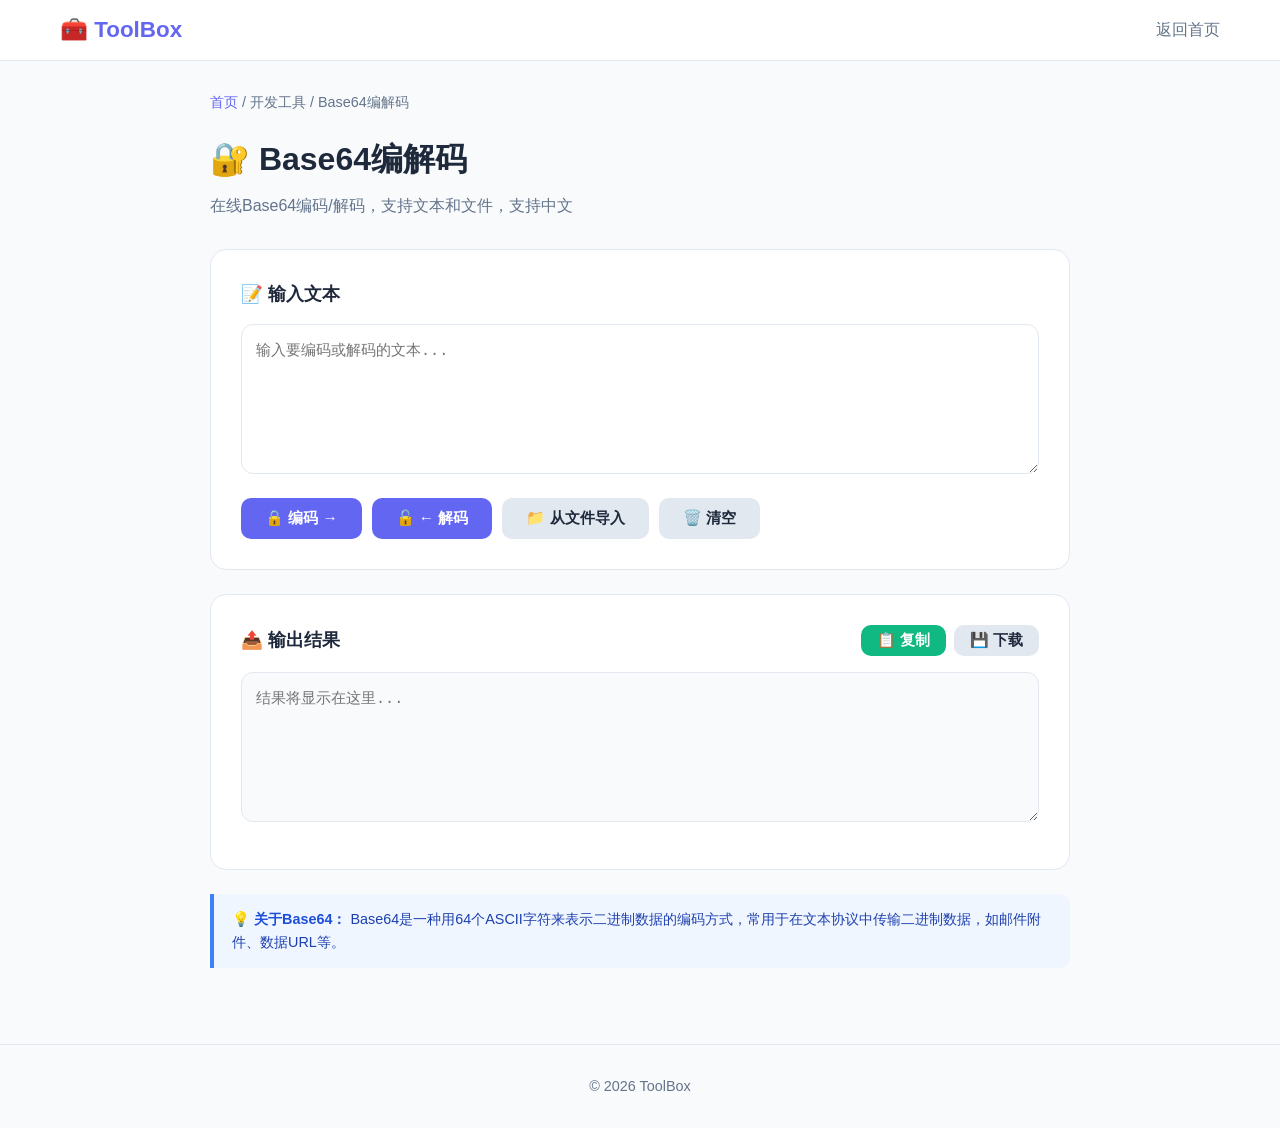
==== toolbox-site/tools/base64.html @ 364fcdd8 "Add files via upload" ====
<!DOCTYPE html>
<html lang="zh-CN">
<head>
<meta charset="UTF-8">
<meta name="viewport" content="width=device-width, initial-scale=1.0">
<title>Base64编解码 - 在线Base64编码解码工具 | ToolBox</title>
<meta name="description" content="免费在线Base64编码解码工具，支持文本和文件的Base64转换，支持中文。">
<meta name="keywords" content="Base64,编码,解码,Base64编码,Base64解码,在线工具">
<link rel="stylesheet" href="../css/style.css">
</head>
<body>
<header class="header">
  <div class="container">
    <a href="../index.html" class="logo">🧰 ToolBox</a>
    <nav class="nav"><a href="../index.html">返回首页</a></nav>
  </div>
</header>

<main class="tool-page">
  <div class="container">
    <div class="breadcrumb"><a href="../index.html">首页</a> / 开发工具 / Base64编解码</div>
    <h1>🔐 Base64编解码</h1>
    <p class="subtitle">在线Base64编码/解码，支持文本和文件，支持中文</p>

    <div class="tool-area">
      <h3>📝 输入文本</h3>
      <textarea id="input" placeholder="输入要编码或解码的文本..."></textarea>
      <div class="btn-group">
        <button class="btn btn-primary" onclick="encode()">🔒 编码 →</button>
        <button class="btn btn-primary" onclick="decode()">🔓 ← 解码</button>
        <button class="btn btn-secondary" onclick="document.getElementById('fileInput').click()">📁 从文件导入</button>
        <input type="file" id="fileInput" style="display:none" onchange="loadFile(this.files[0])">
        <button class="btn btn-secondary" onclick="clearAll()">🗑️ 清空</button>
      </div>
    </div>

    <div class="tool-area">
      <h3>📤 输出结果
        <button class="btn btn-success" style="margin-left:auto;padding:6px 16px;font-size:0.85em" onclick="copyResult()">📋 复制</button>
        <button class="btn btn-secondary" style="padding:6px 16px;font-size:0.85em" onclick="downloadResult()">💾 下载</button>
      </h3>
      <textarea id="output" placeholder="结果将显示在这里..." style="min-height:150px;background:#f8fafc"></textarea>
      <div id="stats" style="margin-top:10px;font-size:0.85em;color:var(--text-light)"></div>
    </div>

    <div class="tip">
      <strong>💡 关于Base64：</strong> Base64是一种用64个ASCII字符来表示二进制数据的编码方式，常用于在文本协议中传输二进制数据，如邮件附件、数据URL等。
    </div>
  </div>
</main>

<footer class="footer"><div class="container">© 2026 ToolBox</div></footer>
<script src="../js/main.js"></script>
<script>
const input = document.getElementById('input');
const output = document.getElementById('output');
const stats = document.getElementById('stats');

function encode() {
  try {
    const text = input.value;
    const encoded = btoa(unescape(encodeURIComponent(text)));
    output.value = encoded;
    stats.textContent = `原始: ${new Blob([text]).size} 字节 → 编码后: ${new Blob([encoded]).size} 字节`;
    showToast('编码成功');
  } catch (e) {
    output.value = '❌ 编码错误: ' + e.message;
  }
}

function decode() {
  try {
    const text = input.value.trim();
    const decoded = decodeURIComponent(escape(atob(text)));
    output.value = decoded;
    stats.textContent = `Base64: ${text.length} 字符 → 解码后: ${new Blob([decoded]).size} 字节`;
    showToast('解码成功');
  } catch (e) {
    output.value = '❌ 解码错误: 请输入有效的Base64字符串';
  }
}

function loadFile(file) {
  if (!file) return;
  const reader = new FileReader();
  reader.onload = () => {
    const base64 = reader.result.split(',')[1];
    const dataUrl = reader.result;
    input.value = base64;
    output.value = dataUrl;
    stats.textContent = `文件: ${file.name} (${formatSize(file.size)}) → Data URL长度: ${dataUrl.length} 字符`;
    showToast('文件已转为Base64');
  };
  reader.readAsDataURL(file);
}

function clearAll() {
  input.value = '';
  output.value = '';
  stats.textContent = '';
}

function copyResult() {
  copyToClipboard(output.value);
}

function downloadResult() {
  downloadFile(output.value, 'base64_output.txt');
}
</script>
</body>
</html>
---- toolbox-site/css/style.css ----
/* ============= 基础样式 ============= */
* { margin: 0; padding: 0; box-sizing: border-box; }
:root {
  --primary: #6366f1;
  --primary-dark: #4f46e5;
  --accent: #f59e0b;
  --bg: #f8fafc;
  --card-bg: #ffffff;
  --text: #1e293b;
  --text-light: #64748b;
  --border: #e2e8f0;
  --radius: 16px;
  --shadow: 0 4px 20px rgba(0,0,0,0.06);
  --shadow-hover: 0 8px 30px rgba(99,102,241,0.15);
}
html { scroll-behavior: smooth; }
body {
  font-family: -apple-system, BlinkMacSystemFont, 'Segoe UI', 'Microsoft YaHei', sans-serif;
  background: var(--bg);
  color: var(--text);
  line-height: 1.6;
}
a { text-decoration: none; color: inherit; }
.container { max-width: 1200px; margin: 0 auto; padding: 0 20px; }

/* ============= 头部 ============= */
.header {
  background: var(--card-bg);
  border-bottom: 1px solid var(--border);
  position: sticky;
  top: 0;
  z-index: 100;
  backdrop-filter: blur(10px);
}
.header .container {
  display: flex;
  justify-content: space-between;
  align-items: center;
  height: 60px;
}
.logo {
  font-size: 1.4em;
  font-weight: 800;
  color: var(--primary);
}
.nav { display: flex; gap: 24px; }
.nav a {
  color: var(--text-light);
  font-weight: 500;
  transition: color 0.2s;
}
.nav a:hover { color: var(--primary); }

/* ============= Hero ============= */
.hero {
  background: linear-gradient(135deg, #6366f1, #8b5cf6, #a78bfa);
  color: #fff;
  padding: 80px 0 60px;
  text-align: center;
}
.hero h1 {
  font-size: 2.8em;
  font-weight: 800;
  margin-bottom: 12px;
}
.hero p {
  font-size: 1.2em;
  opacity: 0.9;
  margin-bottom: 30px;
}
.search-box {
  display: flex;
  max-width: 500px;
  margin: 0 auto;
  background: rgba(255,255,255,0.2);
  border-radius: 50px;
  overflow: hidden;
  backdrop-filter: blur(10px);
}
.search-box input {
  flex: 1;
  padding: 14px 24px;
  border: none;
  background: transparent;
  color: #fff;
  font-size: 1em;
  outline: none;
}
.search-box input::placeholder { color: rgba(255,255,255,0.7); }
.search-box button {
  padding: 14px 24px;
  border: none;
  background: rgba(255,255,255,0.3);
  color: #fff;
  font-size: 1.1em;
  cursor: pointer;
  transition: background 0.2s;
}
.search-box button:hover { background: rgba(255,255,255,0.4); }

/* ============= 工具区域 ============= */
.tools-section { padding: 40px 0; }
.section-title {
  font-size: 1.5em;
  font-weight: 700;
  margin: 40px 0 20px;
  padding-bottom: 10px;
  border-bottom: 2px solid var(--border);
}
.section-title:first-child { margin-top: 0; }

.tools-grid {
  display: grid;
  grid-template-columns: repeat(auto-fill, minmax(260px, 1fr));
  gap: 16px;
}
.tool-card {
  background: var(--card-bg);
  border-radius: var(--radius);
  padding: 24px;
  transition: all 0.3s;
  border: 1px solid var(--border);
  display: block;
}
.tool-card:hover {
  transform: translateY(-4px);
  box-shadow: var(--shadow-hover);
  border-color: var(--primary);
}
.tool-icon {
  font-size: 2em;
  margin-bottom: 12px;
  width: 56px;
  height: 56px;
  display: flex;
  align-items: center;
  justify-content: center;
  background: linear-gradient(135deg, #ede9fe, #e0e7ff);
  border-radius: 14px;
}
.tool-card h3 {
  font-size: 1.1em;
  font-weight: 700;
  margin-bottom: 6px;
}
.tool-card p {
  font-size: 0.85em;
  color: var(--text-light);
  line-height: 1.5;
}
.tool-card.hidden { display: none; }

/* ============= 广告位 ============= */
.ad-placeholder {
  margin: 40px 0;
  min-height: 90px;
  background: var(--border);
  border-radius: var(--radius);
  display: flex;
  align-items: center;
  justify-content: center;
  color: var(--text-light);
  font-size: 0.85em;
}

/* ============= 关于 ============= */
.about-section {
  padding: 60px 0;
  background: var(--card-bg);
  border-top: 1px solid var(--border);
}
.about-section h2 {
  font-size: 1.8em;
  margin-bottom: 16px;
}
.about-section > .container > p {
  color: var(--text-light);
  max-width: 700px;
  margin-bottom: 40px;
}
.features {
  display: grid;
  grid-template-columns: repeat(auto-fit, minmax(200px, 1fr));
  gap: 24px;
}
.feature {
  text-align: center;
  padding: 24px;
}
.feature-icon {
  font-size: 2.5em;
  margin-bottom: 12px;
}
.feature h3 {
  font-size: 1.1em;
  margin-bottom: 6px;
}
.feature p {
  font-size: 0.9em;
  color: var(--text-light);
}

/* ============= 底部 ============= */
.footer {
  padding: 30px 0;
  text-align: center;
  color: var(--text-light);
  font-size: 0.9em;
  border-top: 1px solid var(--border);
}
.footer a { color: var(--primary); }
.footer a:hover { text-decoration: underline; }

/* ============= 工具页面通用样式 ============= */
.tool-page {
  padding: 30px 0 60px;
}
.tool-page .container {
  max-width: 900px;
}
.breadcrumb {
  font-size: 0.9em;
  color: var(--text-light);
  margin-bottom: 20px;
}
.breadcrumb a { color: var(--primary); }
.tool-page h1 {
  font-size: 2em;
  font-weight: 800;
  margin-bottom: 8px;
}
.tool-page .subtitle {
  color: var(--text-light);
  margin-bottom: 30px;
}
.tool-area {
  background: var(--card-bg);
  border-radius: var(--radius);
  padding: 30px;
  border: 1px solid var(--border);
  margin-bottom: 24px;
}
.tool-area h3 {
  font-size: 1.1em;
  font-weight: 700;
  margin-bottom: 16px;
  display: flex;
  align-items: center;
  gap: 8px;
}

/* 表单元素 */
textarea {
  width: 100%;
  min-height: 150px;
  padding: 14px;
  border: 1px solid var(--border);
  border-radius: 12px;
  font-family: 'Consolas', 'Courier New', monospace;
  font-size: 0.95em;
  resize: vertical;
  outline: none;
  transition: border-color 0.2s;
  line-height: 1.6;
}
textarea:focus { border-color: var(--primary); }
input[type="text"],
input[type="number"],
input[type="url"],
input[type="date"],
select {
  width: 100%;
  padding: 12px 16px;
  border: 1px solid var(--border);
  border-radius: 12px;
  font-size: 0.95em;
  outline: none;
  transition: border-color 0.2s;
  background: #fff;
}
input:focus, select:focus { border-color: var(--primary); }
label {
  display: block;
  font-weight: 600;
  margin-bottom: 6px;
  font-size: 0.95em;
}

/* 按钮 */
.btn {
  display: inline-flex;
  align-items: center;
  gap: 6px;
  padding: 10px 24px;
  border: none;
  border-radius: 10px;
  font-size: 0.95em;
  font-weight: 600;
  cursor: pointer;
  transition: all 0.2s;
}
.btn-primary {
  background: var(--primary);
  color: #fff;
}
.btn-primary:hover { background: var(--primary-dark); }
.btn-secondary {
  background: var(--border);
  color: var(--text);
}
.btn-secondary:hover { background: #cbd5e1; }
.btn-success {
  background: #10b981;
  color: #fff;
}
.btn-success:hover { background: #059669; }
.btn-group {
  display: flex;
  gap: 10px;
  flex-wrap: wrap;
  margin-top: 16px;
}

/* 结果区域 */
.result-area {
  background: #f1f5f9;
  border-radius: 12px;
  padding: 16px;
  margin-top: 16px;
  font-family: 'Consolas', 'Courier New', monospace;
  font-size: 0.9em;
  white-space: pre-wrap;
  word-break: break-all;
  min-height: 50px;
  max-height: 400px;
  overflow-y: auto;
}
.result-area:empty::before {
  content: '结果将显示在这里...';
  color: var(--text-light);
}

/* 提示框 */
.tip {
  background: #eff6ff;
  border-left: 4px solid #3b82f6;
  padding: 14px 18px;
  border-radius: 0 10px 10px 0;
  margin: 16px 0;
  font-size: 0.9em;
  color: #1e40af;
}
.tip strong { color: #1d4ed8; }

/* 选项组 */
.option-group {
  display: flex;
  gap: 10px;
  flex-wrap: wrap;
  margin-bottom: 16px;
}
.option-item {
  padding: 8px 16px;
  border: 2px solid var(--border);
  border-radius: 10px;
  cursor: pointer;
  transition: all 0.2s;
  font-size: 0.9em;
  font-weight: 500;
}
.option-item:hover { border-color: var(--primary); }
.option-item.active {
  border-color: var(--primary);
  background: #ede9fe;
  color: var(--primary);
}

/* 滑块 */
input[type="range"] {
  width: 100%;
  margin: 8px 0;
  accent-color: var(--primary);
}
.range-labels {
  display: flex;
  justify-content: space-between;
  font-size: 0.85em;
  color: var(--text-light);
}

/* 网格输入 */
.grid-2 {
  display: grid;
  grid-template-columns: 1fr 1fr;
  gap: 16px;
}
.grid-3 {
  display: grid;
  grid-template-columns: 1fr 1fr 1fr;
  gap: 16px;
}

/* 表格 */
.data-table {
  width: 100%;
  border-collapse: collapse;
  margin-top: 16px;
}
.data-table th,
.data-table td {
  padding: 10px 14px;
  text-align: left;
  border-bottom: 1px solid var(--border);
  font-size: 0.9em;
}
.data-table th {
  background: #f1f5f9;
  font-weight: 600;
}

/* 预览区域 */
.preview-area {
  border: 2px dashed var(--border);
  border-radius: 12px;
  padding: 30px;
  text-align: center;
  color: var(--text-light);
  cursor: pointer;
  transition: all 0.2s;
  margin-bottom: 16px;
}
.preview-area:hover {
  border-color: var(--primary);
  background: #faf5ff;
}
.preview-area.has-content {
  border-style: solid;
  color: var(--text);
}

/* ============= 响应式 ============= */
@media (max-width: 768px) {
  .hero h1 { font-size: 2em; }
  .hero p { font-size: 1em; }
  .tools-grid { grid-template-columns: 1fr 1fr; }
  .grid-2, .grid-3 { grid-template-columns: 1fr; }
  .tool-area { padding: 20px; }
}
@media (max-width: 480px) {
  .tools-grid { grid-template-columns: 1fr; }
  .hero { padding: 50px 0 40px; }
  .hero h1 { font-size: 1.6em; }
}
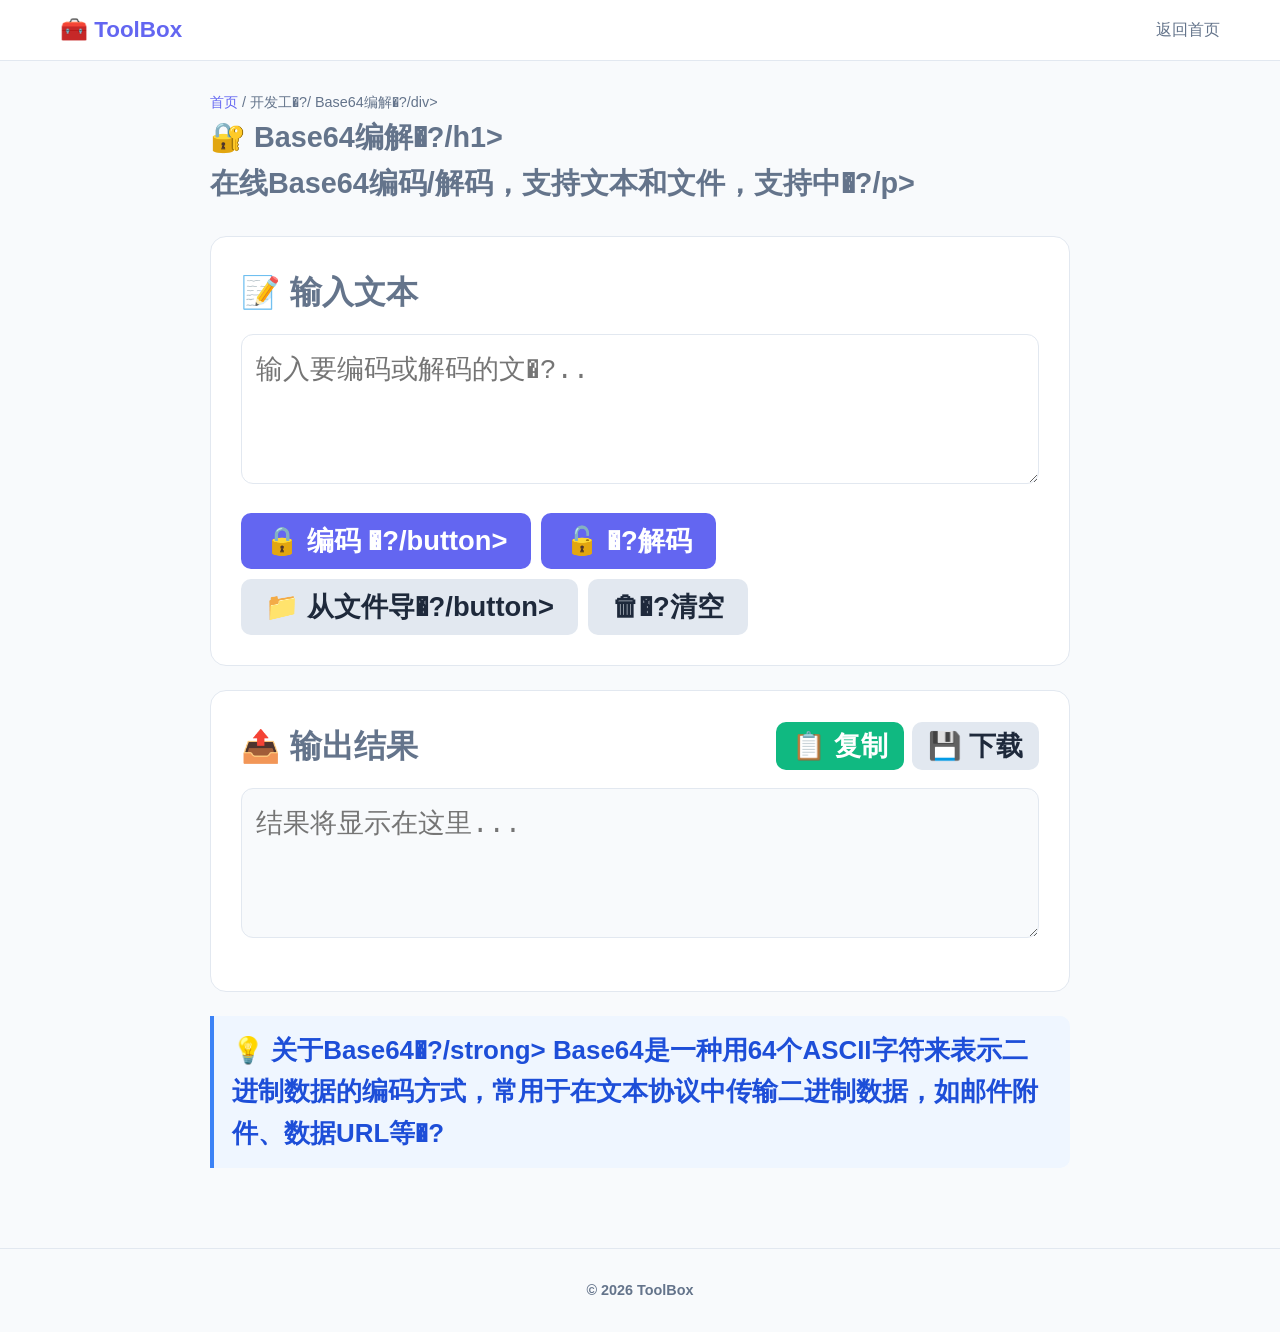
==== commit dff297d0: "Add files via upload" ====
--- a/toolbox-site/tools/base64.html
+++ b/toolbox-site/tools/base64.html
@@ -3,8 +3,8 @@
 <head>
 <meta charset="UTF-8">
 <meta name="viewport" content="width=device-width, initial-scale=1.0">
-<title>Base64编解码 - 在线Base64编码解码工具 | ToolBox</title>
-<meta name="description" content="免费在线Base64编码解码工具，支持文本和文件的Base64转换，支持中文。">
+<title>Base64编解�?- 在线Base64编码解码工具 | ToolBox</title>
+<meta name="description" content="免费在线Base64编码解码工具，支持文本和文件的Base64转换，支持中文�?>
 <meta name="keywords" content="Base64,编码,解码,Base64编码,Base64解码,在线工具">
 <link rel="stylesheet" href="../css/style.css">
 </head>
@@ -18,19 +18,19 @@
 
 <main class="tool-page">
   <div class="container">
-    <div class="breadcrumb"><a href="../index.html">首页</a> / 开发工具 / Base64编解码</div>
-    <h1>🔐 Base64编解码</h1>
-    <p class="subtitle">在线Base64编码/解码，支持文本和文件，支持中文</p>
+    <div class="breadcrumb"><a href="../index.html">首页</a> / 开发工�?/ Base64编解�?/div>
+    <h1>🔐 Base64编解�?/h1>
+    <p class="subtitle">在线Base64编码/解码，支持文本和文件，支持中�?/p>
 
     <div class="tool-area">
       <h3>📝 输入文本</h3>
-      <textarea id="input" placeholder="输入要编码或解码的文本..."></textarea>
+      <textarea id="input" placeholder="输入要编码或解码的文�?.."></textarea>
       <div class="btn-group">
-        <button class="btn btn-primary" onclick="encode()">🔒 编码 →</button>
-        <button class="btn btn-primary" onclick="decode()">🔓 ← 解码</button>
-        <button class="btn btn-secondary" onclick="document.getElementById('fileInput').click()">📁 从文件导入</button>
+        <button class="btn btn-primary" onclick="encode()">🔒 编码 �?/button>
+        <button class="btn btn-primary" onclick="decode()">🔓 �?解码</button>
+        <button class="btn btn-secondary" onclick="document.getElementById('fileInput').click()">📁 从文件导�?/button>
         <input type="file" id="fileInput" style="display:none" onchange="loadFile(this.files[0])">
-        <button class="btn btn-secondary" onclick="clearAll()">🗑️ 清空</button>
+        <button class="btn btn-secondary" onclick="clearAll()">🗑�?清空</button>
       </div>
     </div>
 
@@ -44,8 +44,7 @@
     </div>
 
     <div class="tip">
-      <strong>💡 关于Base64：</strong> Base64是一种用64个ASCII字符来表示二进制数据的编码方式，常用于在文本协议中传输二进制数据，如邮件附件、数据URL等。
-    </div>
+      <strong>💡 关于Base64�?/strong> Base64是一种用64个ASCII字符来表示二进制数据的编码方式，常用于在文本协议中传输二进制数据，如邮件附件、数据URL等�?    </div>
   </div>
 </main>
 
@@ -61,10 +60,10 @@
     const text = input.value;
     const encoded = btoa(unescape(encodeURIComponent(text)));
     output.value = encoded;
-    stats.textContent = `原始: ${new Blob([text]).size} 字节 → 编码后: ${new Blob([encoded]).size} 字节`;
+    stats.textContent = `原始: ${new Blob([text]).size} 字节 �?编码�? ${new Blob([encoded]).size} 字节`;
     showToast('编码成功');
   } catch (e) {
-    output.value = '❌ 编码错误: ' + e.message;
+    output.value = '�?编码错误: ' + e.message;
   }
 }
 
@@ -73,10 +72,10 @@
     const text = input.value.trim();
     const decoded = decodeURIComponent(escape(atob(text)));
     output.value = decoded;
-    stats.textContent = `Base64: ${text.length} 字符 → 解码后: ${new Blob([decoded]).size} 字节`;
+    stats.textContent = `Base64: ${text.length} 字符 �?解码�? ${new Blob([decoded]).size} 字节`;
     showToast('解码成功');
   } catch (e) {
-    output.value = '❌ 解码错误: 请输入有效的Base64字符串';
+    output.value = '�?解码错误: 请输入有效的Base64字符�?;
   }
 }
 
@@ -88,7 +87,7 @@
     const dataUrl = reader.result;
     input.value = base64;
     output.value = dataUrl;
-    stats.textContent = `文件: ${file.name} (${formatSize(file.size)}) → Data URL长度: ${dataUrl.length} 字符`;
+    stats.textContent = `文件: ${file.name} (${formatSize(file.size)}) �?Data URL长度: ${dataUrl.length} 字符`;
     showToast('文件已转为Base64');
   };
   reader.readAsDataURL(file);
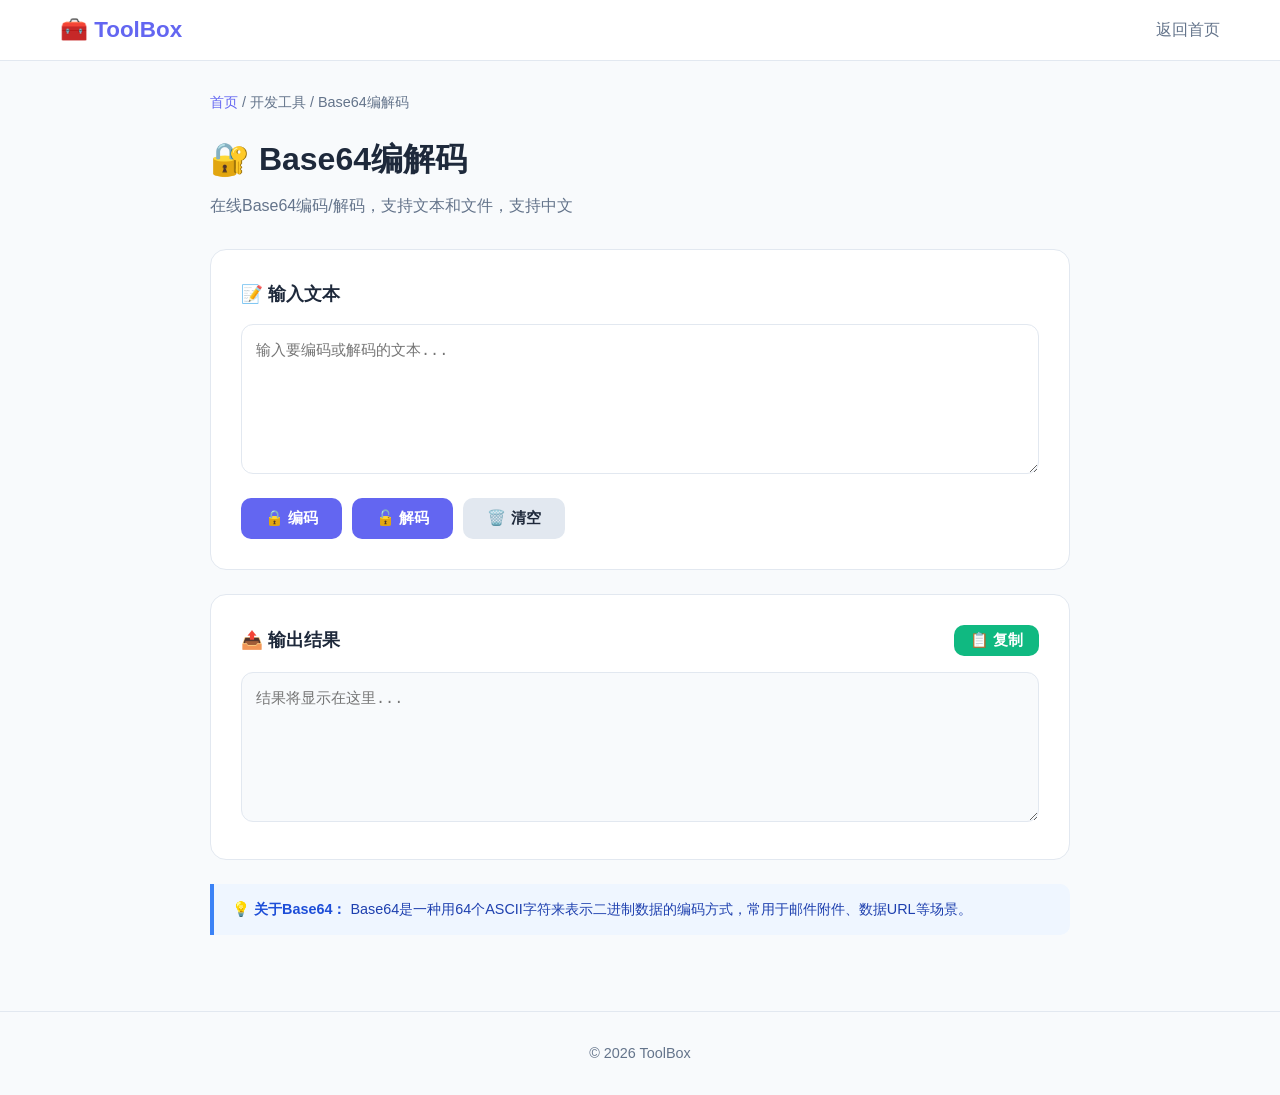
==== commit ca5bc91c: "Add files via upload" ====
--- a/toolbox-site/tools/base64.html
+++ b/toolbox-site/tools/base64.html
@@ -3,109 +3,36 @@
 <head>
 <meta charset="UTF-8">
 <meta name="viewport" content="width=device-width, initial-scale=1.0">
-<title>Base64编解�?- 在线Base64编码解码工具 | ToolBox</title>
-<meta name="description" content="免费在线Base64编码解码工具，支持文本和文件的Base64转换，支持中文�?>
-<meta name="keywords" content="Base64,编码,解码,Base64编码,Base64解码,在线工具">
+<title>Base64编解码 - 在线Base64编码解码工具 | ToolBox</title>
+<meta name="description" content="免费在线Base64编码解码工具，支持文本和文件的Base64转换，支持中文。">
 <link rel="stylesheet" href="../css/style.css">
 </head>
 <body>
-<header class="header">
-  <div class="container">
-    <a href="../index.html" class="logo">🧰 ToolBox</a>
-    <nav class="nav"><a href="../index.html">返回首页</a></nav>
-  </div>
-</header>
-
-<main class="tool-page">
-  <div class="container">
-    <div class="breadcrumb"><a href="../index.html">首页</a> / 开发工�?/ Base64编解�?/div>
-    <h1>🔐 Base64编解�?/h1>
-    <p class="subtitle">在线Base64编码/解码，支持文本和文件，支持中�?/p>
-
-    <div class="tool-area">
-      <h3>📝 输入文本</h3>
-      <textarea id="input" placeholder="输入要编码或解码的文�?.."></textarea>
-      <div class="btn-group">
-        <button class="btn btn-primary" onclick="encode()">🔒 编码 �?/button>
-        <button class="btn btn-primary" onclick="decode()">🔓 �?解码</button>
-        <button class="btn btn-secondary" onclick="document.getElementById('fileInput').click()">📁 从文件导�?/button>
-        <input type="file" id="fileInput" style="display:none" onchange="loadFile(this.files[0])">
-        <button class="btn btn-secondary" onclick="clearAll()">🗑�?清空</button>
-      </div>
-    </div>
-
-    <div class="tool-area">
-      <h3>📤 输出结果
-        <button class="btn btn-success" style="margin-left:auto;padding:6px 16px;font-size:0.85em" onclick="copyResult()">📋 复制</button>
-        <button class="btn btn-secondary" style="padding:6px 16px;font-size:0.85em" onclick="downloadResult()">💾 下载</button>
-      </h3>
-      <textarea id="output" placeholder="结果将显示在这里..." style="min-height:150px;background:#f8fafc"></textarea>
-      <div id="stats" style="margin-top:10px;font-size:0.85em;color:var(--text-light)"></div>
-    </div>
-
-    <div class="tip">
-      <strong>💡 关于Base64�?/strong> Base64是一种用64个ASCII字符来表示二进制数据的编码方式，常用于在文本协议中传输二进制数据，如邮件附件、数据URL等�?    </div>
-  </div>
-</main>
-
+<header class="header"><div class="container"><a href="../index.html" class="logo">🧰 ToolBox</a><nav class="nav"><a href="../index.html">返回首页</a></nav></div></header>
+<main class="tool-page"><div class="container">
+<div class="breadcrumb"><a href="../index.html">首页</a> / 开发工具 / Base64编解码</div>
+<h1>🔐 Base64编解码</h1>
+<p class="subtitle">在线Base64编码/解码，支持文本和文件，支持中文</p>
+<div class="tool-area">
+<h3>📝 输入文本</h3>
+<textarea id="input" placeholder="输入要编码或解码的文本..."></textarea>
+<div class="btn-group">
+<button class="btn btn-primary" onclick="encode()">🔒 编码</button>
+<button class="btn btn-primary" onclick="decode()">🔓 解码</button>
+<button class="btn btn-secondary" onclick="clearAll()">🗑️ 清空</button>
+</div></div>
+<div class="tool-area">
+<h3>📤 输出结果 <button class="btn btn-success" style="margin-left:auto;padding:6px 16px;font-size:0.85em" onclick="copyToClipboard(output.value)">📋 复制</button></h3>
+<textarea id="output" placeholder="结果将显示在这里..." style="min-height:150px;background:#f8fafc"></textarea>
+</div>
+<div class="tip"><strong>💡 关于Base64：</strong> Base64是一种用64个ASCII字符来表示二进制数据的编码方式，常用于邮件附件、数据URL等场景。</div>
+</div></main>
 <footer class="footer"><div class="container">© 2026 ToolBox</div></footer>
 <script src="../js/main.js"></script>
 <script>
-const input = document.getElementById('input');
-const output = document.getElementById('output');
-const stats = document.getElementById('stats');
-
-function encode() {
-  try {
-    const text = input.value;
-    const encoded = btoa(unescape(encodeURIComponent(text)));
-    output.value = encoded;
-    stats.textContent = `原始: ${new Blob([text]).size} 字节 �?编码�? ${new Blob([encoded]).size} 字节`;
-    showToast('编码成功');
-  } catch (e) {
-    output.value = '�?编码错误: ' + e.message;
-  }
-}
-
-function decode() {
-  try {
-    const text = input.value.trim();
-    const decoded = decodeURIComponent(escape(atob(text)));
-    output.value = decoded;
-    stats.textContent = `Base64: ${text.length} 字符 �?解码�? ${new Blob([decoded]).size} 字节`;
-    showToast('解码成功');
-  } catch (e) {
-    output.value = '�?解码错误: 请输入有效的Base64字符�?;
-  }
-}
-
-function loadFile(file) {
-  if (!file) return;
-  const reader = new FileReader();
-  reader.onload = () => {
-    const base64 = reader.result.split(',')[1];
-    const dataUrl = reader.result;
-    input.value = base64;
-    output.value = dataUrl;
-    stats.textContent = `文件: ${file.name} (${formatSize(file.size)}) �?Data URL长度: ${dataUrl.length} 字符`;
-    showToast('文件已转为Base64');
-  };
-  reader.readAsDataURL(file);
-}
-
-function clearAll() {
-  input.value = '';
-  output.value = '';
-  stats.textContent = '';
-}
-
-function copyResult() {
-  copyToClipboard(output.value);
-}
-
-function downloadResult() {
-  downloadFile(output.value, 'base64_output.txt');
-}
+function encode(){try{output.value=btoa(unescape(encodeURIComponent(input.value)));showToast('编码成功')}catch(e){output.value='❌ 错误: '+e.message}}
+function decode(){try{output.value=decodeURIComponent(escape(atob(input.value.trim())));showToast('解码成功')}catch(e){output.value='❌ 错误: 请输入有效的Base64字符串'}}
+function clearAll(){input.value='';output.value=''}
 </script>
 </body>
 </html>
